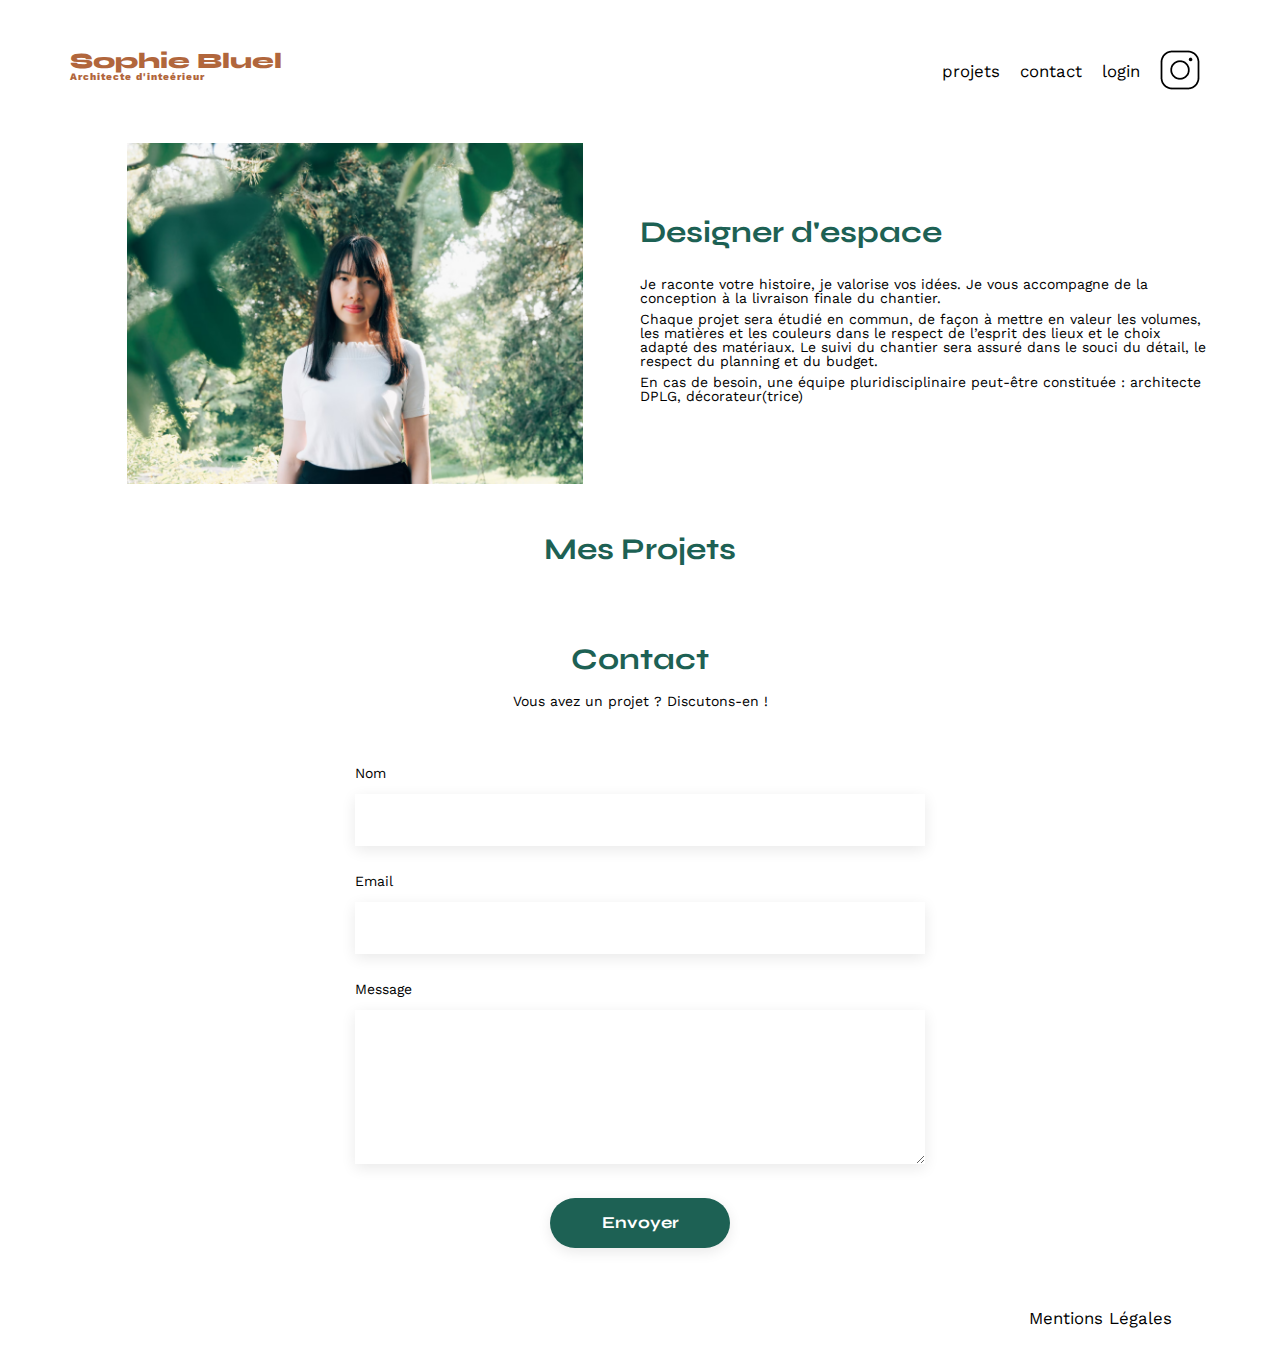
==== FrontEnd/index.html @ d9fc9554 "Initialisation du projet + récupération des images/titres + filtre" ====
<!DOCTYPE html>
<html lang="fr">
  <head>
    <meta charset="UTF-8" />
    <title>Sophie Bluel - Architecte d'intérieur</title>
    <meta name="viewport" content="width=device-width, initial-scale=1.0" />
    <link rel="preconnect" href="https://fonts.googleapis.com" />
    <link rel="preconnect" href="https://fonts.gstatic.com" crossorigin />
    <link
      href="https://fonts.googleapis.com/css2?family=Syne:wght@700;800&family=Work+Sans&display=swap"
      rel="stylesheet"
    />
    <meta name="description" content="" />
    <link rel="stylesheet" href="./assets/style.css" />
    <script src="assets/main.js" defer></script>
  </head>
  <body>
    <header>
      <h1>Sophie Bluel <span>Architecte d'inteérieur</span></h1>
      <nav>
        <ul>
          <li>projets</li>
          <li>contact</li>
          <li>login</li>
          <li><img src="./assets/icons/instagram.png" alt="Instagram" /></li>
        </ul>
      </nav>
    </header>
    <main>
      <section id="introduction">
        <figure>
          <img src="./assets/images/sophie-bluel.png" alt="" />
        </figure>
        <article>
          <h2>Designer d'espace</h2>
          <p>
            Je raconte votre histoire, je valorise vos idées. Je vous accompagne de la conception à
            la livraison finale du chantier.
          </p>
          <p>
            Chaque projet sera étudié en commun, de façon à mettre en valeur les volumes, les
            matières et les couleurs dans le respect de l’esprit des lieux et le choix adapté des
            matériaux. Le suivi du chantier sera assuré dans le souci du détail, le respect du
            planning et du budget.
          </p>
          <p>
            En cas de besoin, une équipe pluridisciplinaire peut-être constituée : architecte DPLG,
            décorateur(trice)
          </p>
        </article>
      </section>
      <section id="portfolio">
        <h2>Mes Projets</h2>
        <div class="category"></div>
        <div class="gallery"></div>
      </section>
      <section id="contact">
        <h2>Contact</h2>
        <p>Vous avez un projet ? Discutons-en !</p>
        <form action="#" method="post">
          <label for="name">Nom</label>
          <input type="text" name="name" id="name" />
          <label for="email">Email</label>
          <input type="email" name="email" id="email" />
          <label for="message">Message</label>
          <textarea name="message" id="message" cols="30" rows="10"></textarea>
          <input type="submit" value="Envoyer" />
        </form>
      </section>
    </main>

    <footer>
      <nav>
        <ul>
          <li>Mentions Légales</li>
        </ul>
      </nav>
    </footer>
  </body>
</html>
---- FrontEnd/assets/style.css ----
/* http://meyerweb.com/eric/tools/css/reset/
   v2.0 | 20110126
   License: none (public domain)
*/

html, body, div, span, applet, object, iframe,
h1, h2, h3, h4, h5, h6, p, blockquote, pre,
a, abbr, acronym, address, big, cite, code,
del, dfn, em, img, ins, kbd, q, s, samp,
small, strike, strong, sub, sup, tt, var,
b, u, i, center,
dl, dt, dd, ol, ul, li,
fieldset, form, label, legend,
table, caption, tbody, tfoot, thead, tr, th, td,
article, aside, canvas, details, embed,
figure, figcaption, footer, header, hgroup,
menu, nav, output, ruby, section, summary,
time, mark, audio, video {
	margin: 0;
	padding: 0;
	border: 0;
	font-size: 100%;
	font: inherit;
	vertical-align: baseline;
}
/* HTML5 display-role reset for older browsers */
article, aside, details, figcaption, figure,
footer, header, hgroup, menu, nav, section {
	display: block;
}
body {
	line-height: 1;
}
ol, ul {
	list-style: none;
}
blockquote, q {
	quotes: none;
}
blockquote:before, blockquote:after,
q:before, q:after {
	content: '';
	content: none;
}
table {
	border-collapse: collapse;
	border-spacing: 0;
}
/** end reset css**/
body {
	max-width: 1140px;
	margin:auto;
	font-family: 'Work Sans' ;
	font-size: 14px;
}
header {
	display: flex;
	justify-content: space-between;
	margin: 50px 0
}
section {
	margin: 50px 0
}

h1{
	display: flex;
	flex-direction: column;
	font-family: 'Syne';
	font-size: 22px;
	font-weight: 800;
	color: #B1663C
}

h1 > span {
	font-family: 'Work Sans';
	font-size:10px;
	letter-spacing: 0.1em;
;
}

h2{
	font-family: 'Syne';
	font-weight: 700;
	font-size: 30px;
	color: #1D6154
}
nav ul {
	display: flex;
	align-items: center;
	list-style-type: none;

}
nav li {
	padding: 0 10px;
	font-size: 1.2em;
}

li:hover {
	color: #B1663C;
}
#introduction {
	display: flex;
	align-items: center;
}
#introduction figure {
	flex: 1
}
#introduction img {
	display: block;
	margin: auto;
	width: 80%;
}

#introduction article {
	flex: 1
}
#introduction h2 {
	margin-bottom: 1em;
}

#introduction p {
	margin-bottom: 0.5em;
}
#portfolio h2 {
	text-align: center;
	margin-bottom: 1em;
}
.gallery {
	width: 100%;
	display: grid;
	grid-template-columns: 1fr 1fr 1fr;
	grid-column-gap: 20px;
	grid-row-gap: 20px;
}

.gallery img {
	width: 100%;

}
#contact {
	width: 50%;
margin: auto;
}
#contact > * {
	text-align: center;

}
#contact h2{
	margin-bottom: 20px;
}
#contact form {
	text-align: left;
	margin-top:30px;
	display: flex;
	flex-direction: column;
}

#contact input {
	height: 50px;
	font-size: 1.2em;
	border: none;
	box-shadow: 0px 4px 14px rgba(0, 0, 0, 0.09);
}
#contact label {
	margin: 2em 0 1em 0;
}
#contact textarea {
	border: none;
	box-shadow: 0px 4px 14px rgba(0, 0, 0, 0.09);
}

input[type="submit"]{
	font-family: 'Syne';
	font-weight: 700;
	color: white;
	background-color: #1D6154;
	margin : 2em auto ;
	width: 180px;
	text-align: center;
	border-radius: 60px ;
}

footer nav ul {
	display: flex;
	justify-content: flex-end;
	margin: 2em
}
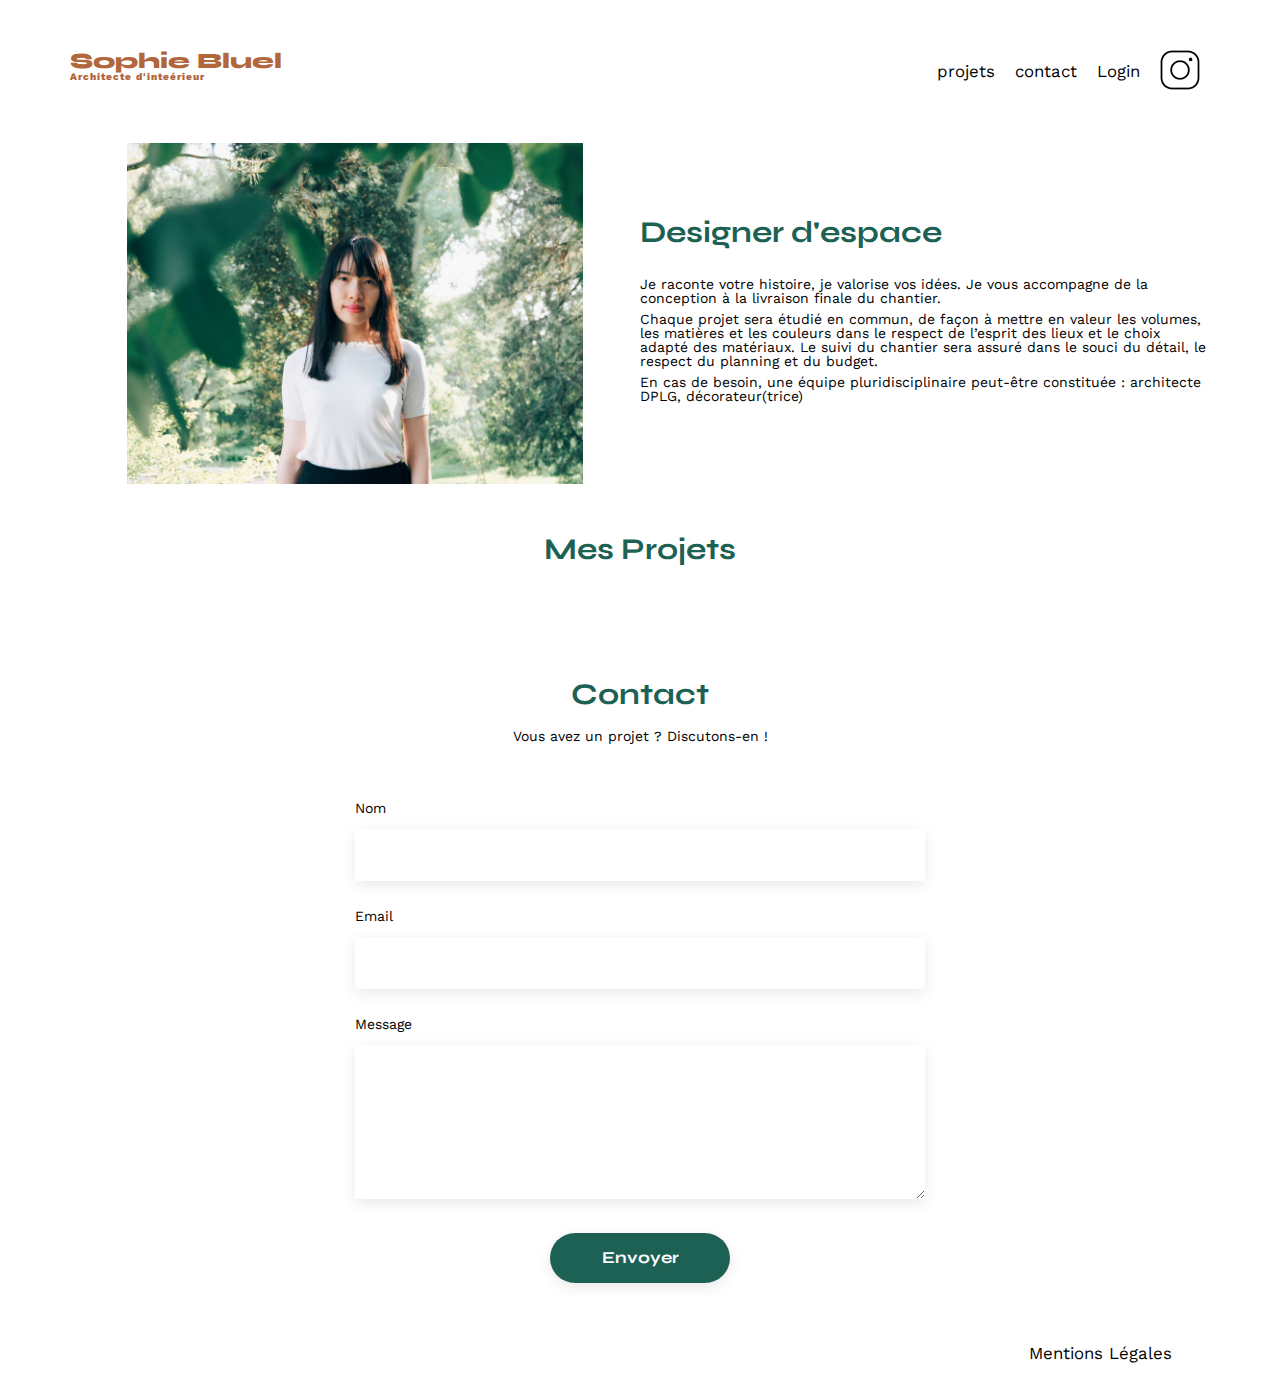
==== commit f4d8be41: "Mise en forme des boutons filtres + page login (non fonctionnelle)" ====
--- a/FrontEnd/index.html
+++ b/FrontEnd/index.html
@@ -21,7 +21,9 @@
         <ul>
           <li>projets</li>
           <li>contact</li>
-          <li>login</li>
+          <li>
+            <a href="login/login.html">Login</a>
+          </li>
           <li><img src="./assets/icons/instagram.png" alt="Instagram" /></li>
         </ul>
       </nav>
--- a/FrontEnd/assets/style.css
+++ b/FrontEnd/assets/style.css
@@ -186,3 +186,38 @@
 	margin: 2em
 }
 
+/* Ma partie */
+
+a {
+	text-decoration: none;
+	color: black;
+}
+
+a:hover {
+	color: #B1663C;
+}
+
+.category {
+	display: flex;
+	gap: 5px;
+	justify-content: center;
+	margin-bottom: 35px;
+}
+
+.classBoutonTous {
+	background: #1D6154;
+	border: none;
+	border-radius: 15px;
+	color: white;
+	padding: 5px 20px 5px 20px;
+	font-weight: 700;
+}
+
+.classBoutonCategories {
+	background: transparent;
+	border: 1px solid #1D6154;
+	border-radius: 15px;
+	color: #1D6154;
+	padding: 5px 20px 5px 20px;
+	font-weight: 700;
+}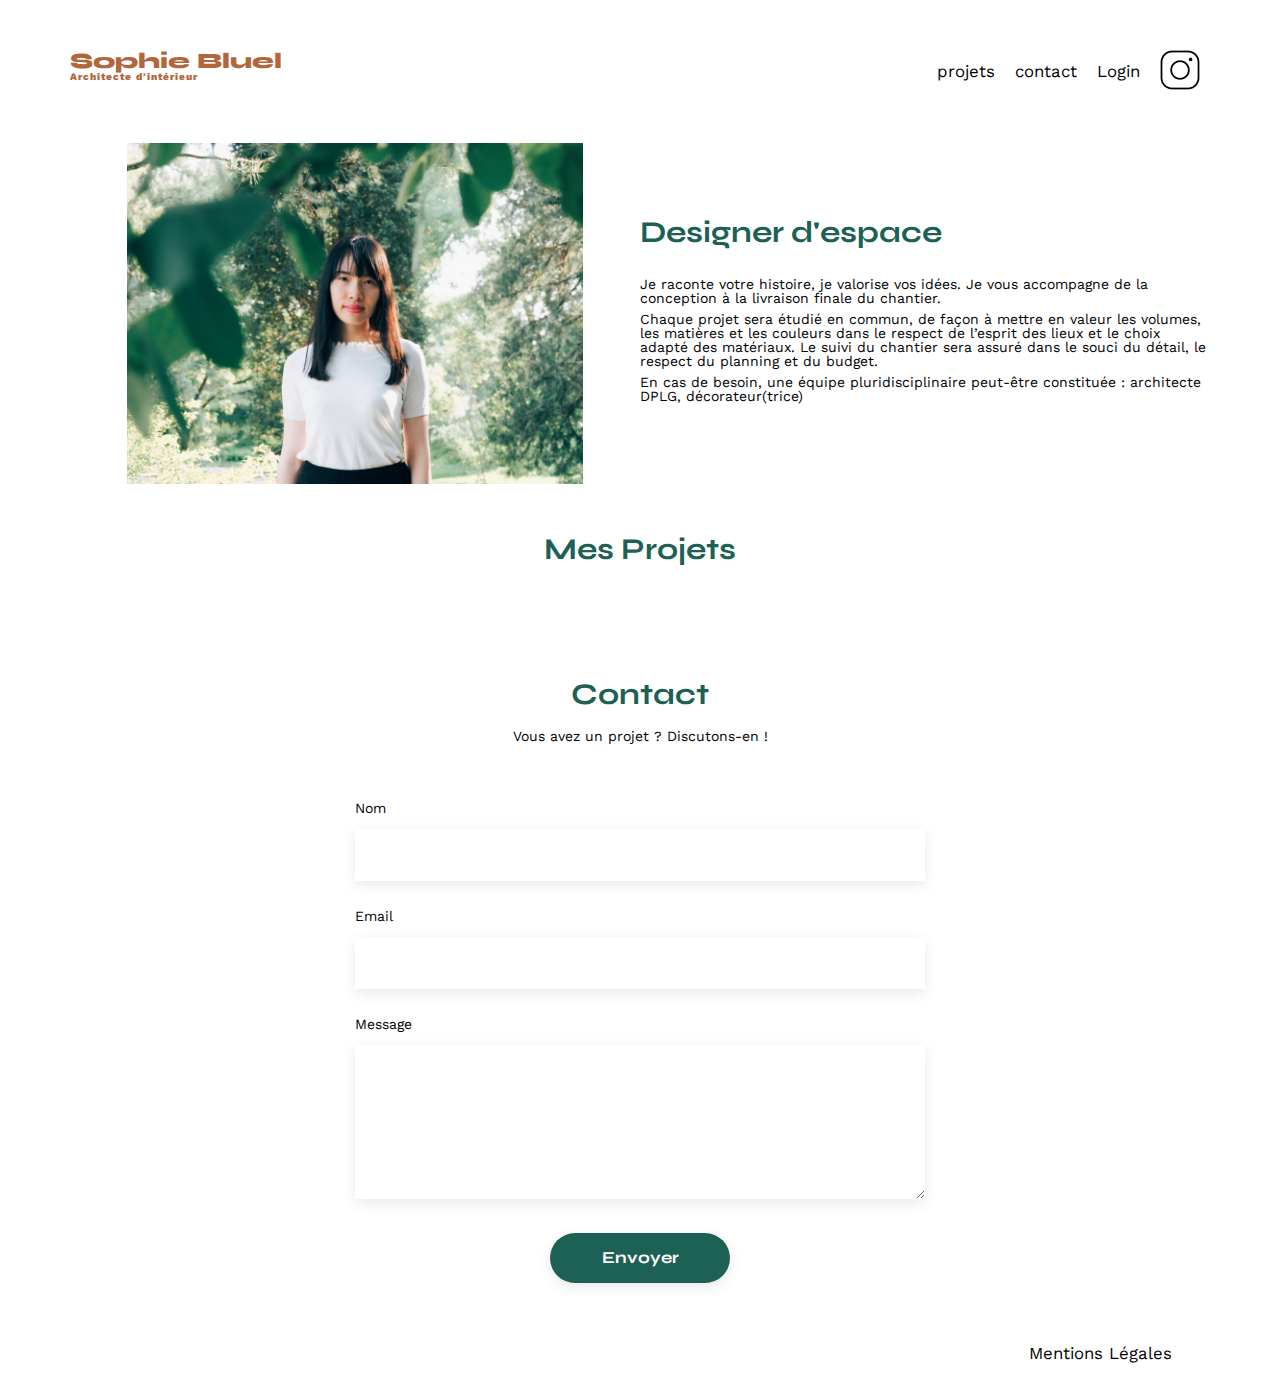
==== commit 65557a2c: "Ajout connexion (fonctionnelle), puis stockage du token et redirection vers page principale" ====
--- a/FrontEnd/index.html
+++ b/FrontEnd/index.html
@@ -16,7 +16,7 @@
   </head>
   <body>
     <header>
-      <h1>Sophie Bluel <span>Architecte d'inteérieur</span></h1>
+      <h1>Sophie Bluel <span>Architecte d'intérieur</span></h1>
       <nav>
         <ul>
           <li>projets</li>
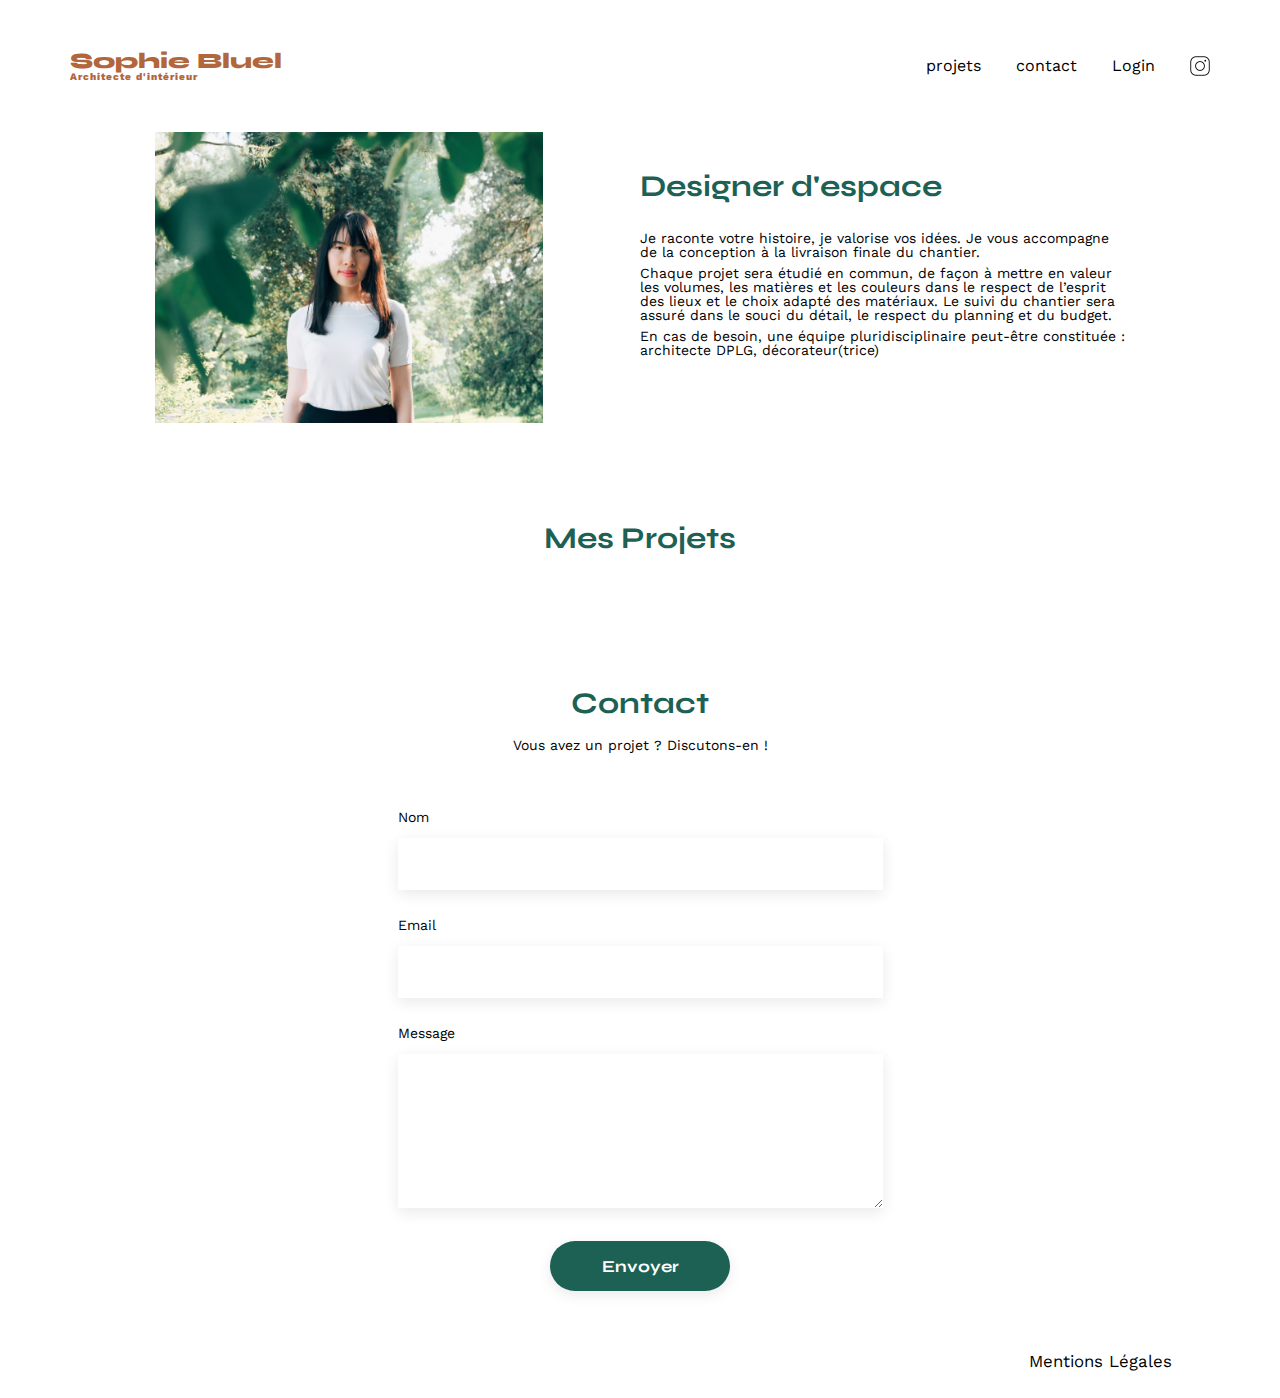
==== commit 4e4b93b6: "Récupération des images dans la modale et mise en forme" ====
--- a/FrontEnd/index.html
+++ b/FrontEnd/index.html
@@ -15,25 +15,50 @@
     <script src="assets/main.js" defer></script>
   </head>
   <body>
+    <div class="arrierePlanGris"></div>
+
+    <div class="modaleMesProjets">
+      <button class="mesProjetsFermeture">
+        <img src="assets/icons/fermer.png" alt="" />
+      </button>
+      <section class="mesProjetsHeader">
+        <h3>Galerie photo(s)</h3>
+      </section>
+      <div class="mesProjetsBody barreScroll"></div>
+      <div class="mesProjetsFooter">
+        <button class="boutonAjouter">Ajouter une photo</button>
+        <button class="boutonSupprimer">Supprimer la galerie</button>
+      </div>
+    </div>
+
+    <div class="modeEdition">
+      <img src="assets/icons/editer.png" alt="icône d'édition" />
+      <p>Mode édition</p>
+      <button>publier les changements</button>
+    </div>
     <header>
       <h1>Sophie Bluel <span>Architecte d'intérieur</span></h1>
-      <nav>
-        <ul>
-          <li>projets</li>
-          <li>contact</li>
-          <li>
-            <a href="login/login.html">Login</a>
-          </li>
-          <li><img src="./assets/icons/instagram.png" alt="Instagram" /></li>
-        </ul>
+      <nav class="listeNavigation">
+        <a href="">projets</a>
+        <a href="">contact</a>
+        <a id="login" href="login/login.html">Login</a>
+        <img class="logoInstagram" src="./assets/icons/instagram.png" alt="Instagram" />
       </nav>
     </header>
     <main>
       <section id="introduction">
         <figure>
           <img src="./assets/images/sophie-bluel.png" alt="" />
+          <button class="modificationImageProfile">
+            <img src="assets/icons/editer.png" alt="" />
+            modifier
+          </button>
         </figure>
-        <article>
+        <article class="descriptionSophieBluel">
+          <button class="modificationTexteIntroduction">
+            <img src="assets/icons/editer.png" alt="" />
+            modifier
+          </button>
           <h2>Designer d'espace</h2>
           <p>
             Je raconte votre histoire, je valorise vos idées. Je vous accompagne de la conception à
@@ -52,7 +77,15 @@
         </article>
       </section>
       <section id="portfolio">
-        <h2>Mes Projets</h2>
+        <div class="conteneurTitreEtModificationProjets">
+          <section class="titreEtModificationProjets">
+            <h2>Mes Projets</h2>
+            <button class="modificationImageProjets">
+              <img src="assets/icons/editer.png" alt="" />
+              modifier
+            </button>
+          </section>
+        </div>
         <div class="category"></div>
         <div class="gallery"></div>
       </section>
--- a/FrontEnd/assets/style.css
+++ b/FrontEnd/assets/style.css
@@ -123,9 +123,10 @@
 }
 #portfolio h2 {
 	text-align: center;
-	margin-bottom: 1em;
-}
-.gallery {
+}
+
+.gallery,
+.mesProjetsBody {
 	width: 100%;
 	display: grid;
 	grid-template-columns: 1fr 1fr 1fr;
@@ -133,10 +134,11 @@
 	grid-row-gap: 20px;
 }
 
-.gallery img {
+.gallery img,
+.mesProjetsBody img {
 	width: 100%;
-
-}
+}
+
 #contact {
 	width: 50%;
 margin: auto;
@@ -186,7 +188,19 @@
 	margin: 2em
 }
 
-/* Ma partie */
+/* !!! MON CODE COMMENCE ICI !!! */
+
+/* Sommaire : */
+/* - ligne : PARAMETRES GENERIQUES */
+/* - ligne : PARAMETRES PRECIS */
+/* - ligne : Bandeau "Mode édition" */
+/* - ligne : Liens de navigation */
+/* - ligne : Liens de navigation  */
+/* - ligne : Description de Sophie Bluel */
+/* - ligne : Titre "Mes projets" et modificateur */
+/* - ligne : Boutons des catégories */
+
+/* ////////// PARAMETRES GENERIQUES ////////// */
 
 a {
 	text-decoration: none;
@@ -197,9 +211,298 @@
 	color: #B1663C;
 }
 
+main {
+	margin-left: 85px;
+    margin-right: 85px;
+}
+
+/* ////////// PARAMETRES PRECIS */
+
+/* ----- Bandeau "Mode édition" ----- */
+.modeEdition {
+	align-items: center;
+	background-color: black;
+	display: none;
+	gap: 10px;
+	justify-content: center;
+	padding: 10px 0px 10px 0px;
+}
+
+.modeEdition img {
+	filter: invert(1);
+	width: 25px;
+}
+
+.modeEdition p {
+	color: white;
+}
+
+.modeEdition button {
+	border: none;
+	border-radius: 20px;
+	cursor: pointer;
+	font-family: 'Work Sans' ;
+	padding: 10px 15px 10px 15px;
+	transition: scale 0.1s ease-in-out;
+}
+
+.modeEdition button:hover {
+	scale: 1.05;
+}
+
+.modeEdition button:active {
+	scale: 0.9;
+}
+
+/* ----- Liens de navigation ----- */
+.listeNavigation {
+	align-items: center;
+	display: flex;
+	font-size: 16px;
+	gap: 35px;
+}
+
+.logoInstagram {
+	height: 20px;
+}
+
+/* ----- Image de profil ----- */
+#introduction img {
+	margin: 0;
+}
+
+.modificationImageProfile {
+	align-items: center;
+	background-color: transparent;
+	border: none;
+	cursor: pointer;
+	display: none;
+	font-family: 'Work Sans' ;
+	gap: 10px;
+	padding: 5px 0px 0px 0px;
+	transition: scale 0.1s ease-in-out;
+	width: auto;
+}
+
+.modificationImageProfile:hover {
+	scale: 1.05;
+}
+
+.modificationImageProfile:active {
+	scale: 0.9;
+}
+
+.modificationImageProfile img {
+	height: 15px;
+}
+
+/* ----- Description de Sophie Bluel ----- */
+.descriptionSophieBluel {
+	margin-bottom: 20px;
+}
+
+.modificationTexteIntroduction {
+	align-items: center;
+	background-color: transparent;
+	border: none;
+	cursor: pointer;
+	display: none;
+	font-family: 'Work Sans' ;
+	gap: 10px;
+	padding: 5px 0px 25px 0px;
+	transition: scale 0.1s ease-in-out;
+	width: auto;
+}
+
+.modificationTexteIntroduction:hover {
+	scale: 1.05;
+}
+
+.modificationTexteIntroduction:active {
+	scale: 0.9;
+}
+
+.modificationTexteIntroduction img {
+	height: 15px;
+}
+
+/* ----- Titre "Mes projets" et modificateur ----- */
+.conteneurTitreEtModificationProjets {
+	display: flex;
+	justify-content: center;
+}
+
+.titreEtModificationProjets {
+	align-items: center;
+	display: flex;
+}
+
+.titreEtModificationProjets h2 {
+	width: 295px;
+}
+
+.modificationImageProjets {
+	align-items: center;
+	background-color: transparent;
+	border: none;
+	cursor: pointer;
+	display: none;
+	font-family: 'Work Sans' ;
+	gap: 10px;
+	padding: 0px 0px 0px 0px;
+	transition: scale 0.1s ease-in-out;
+	width: auto;
+}
+
+/* .modificationImageProjets:hover {
+	scale: 1.05;
+} */
+
+.modificationImageProjets:active {
+	scale: 0.9;
+}
+
+.modificationImageProjets img {
+	height: 15px;
+}
+
+/* ----- Modale Mes Projets */
+
+.arrierePlanGris {
+	animation: arriereGrisonnant 0.5s ease-in-out alternate;
+	background-color: rgba(0, 0, 0, 0.5);
+	display: none;
+	height: 100vh;
+	left: 0;
+	position: fixed;
+	top: 0;
+	width: 100vw;
+}
+
+@keyframes arriereGrisonnant {
+	0% {
+		opacity: 0;
+	}
+	100% {
+		opacity: 1;
+	}
+}
+
+.modaleMesProjets {
+	animation: modaleOuverture 0.5s;
+	background-color: white;
+	border-radius: 10px;
+	box-shadow: rgba(99, 99, 99, 0.2) 0px 2px 8px 0px;
+	height: 730px;
+	display: none;
+	padding: 20px;
+	position: fixed;
+	left: 50%;
+	top: 50%;
+	transform: translate(-50%, -50%);
+	width: 600px;
+}
+
+@keyframes modaleOuverture {
+	0% {
+		top: -100%;
+		opacity: 0;
+	}
+	100% {
+		top: 50%;
+		opacity: 1;
+	}
+}
+
+.modaleMesProjetsOuverte {
+	align-items: center;
+	display: flex;
+	flex-direction: column;
+}
+
+.mesProjetsFermeture {
+	background-color: transparent;
+	border: none;
+	cursor: pointer;
+	position: absolute;
+	right: 8px;
+	transition: 0.3s ease-in-out;
+	top: 8px;
+}
+
+.mesProjetsFermeture img {
+	height: 25px;
+}
+
+.mesProjetsFermeture:hover {
+	transform: scale(1.8);
+}
+
+.mesProjetsHeader {
+	align-items: center;
+	display: flex;
+	margin: 0;
+	padding: 25px 0px 35px 0px;
+}
+
+.mesProjetsHeader h3 {
+	font-size: 26px;
+}
+
+.mesProjetsBody {
+	border-bottom: 1px solid #B1663C;
+	display: grid;
+	grid-template-columns: 1fr 1fr 1fr;
+	grid-column-gap: 20px;
+	grid-row-gap: 20px;
+	margin-bottom: 25px;
+	overflow-y: scroll;
+	padding-bottom: 25px;
+	width: 75%;
+}
+
+.mesProjetsBody img {
+	width: 100%;
+}
+
+.mesProjetsFooter {
+	display: flex;
+	flex-direction: column;
+	gap: 25px;
+}
+
+.boutonAjouter {
+	background-color: #1D6154;
+	border: none;
+	border-radius: 15px;
+	color: white;
+	cursor: pointer;
+	font-family: 'Work Sans' ;
+	padding: 10px 50px 10px 50px;
+	transition: scale 0.1s ease-in-out;
+}
+
+.boutonAjouter:active {
+	scale: 0.9;
+}
+
+.boutonSupprimer {
+	background-color: transparent;
+	border: none;
+	color: #B1663C;
+	cursor: pointer;
+	font-family: 'Work Sans' ;
+	transition: scale 0.1s ease-in-out;
+}
+
+.boutonSupprimer:active {
+	scale: 0.9;
+}
+
+/* ----- Boutons des catégories ----- */
 .category {
 	display: flex;
-	gap: 5px;
+	gap: 15px;
 	justify-content: center;
 	margin-bottom: 35px;
 }
@@ -209,8 +512,15 @@
 	border: none;
 	border-radius: 15px;
 	color: white;
+	cursor: pointer;
 	padding: 5px 20px 5px 20px;
 	font-weight: 700;
+	font-size: 16px;
+	transition: scale 0.5s ease-in-out;
+}
+
+.classBoutonTous:hover {
+	scale: 1.05;
 }
 
 .classBoutonCategories {
@@ -218,6 +528,13 @@
 	border: 1px solid #1D6154;
 	border-radius: 15px;
 	color: #1D6154;
+	cursor: pointer;
 	padding: 5px 20px 5px 20px;
 	font-weight: 700;
+	font-size: 16px;
+	transition: scale 0.5s ease-in-out;
+}
+
+.classBoutonCategories:hover {
+	scale: 1.05;
 }